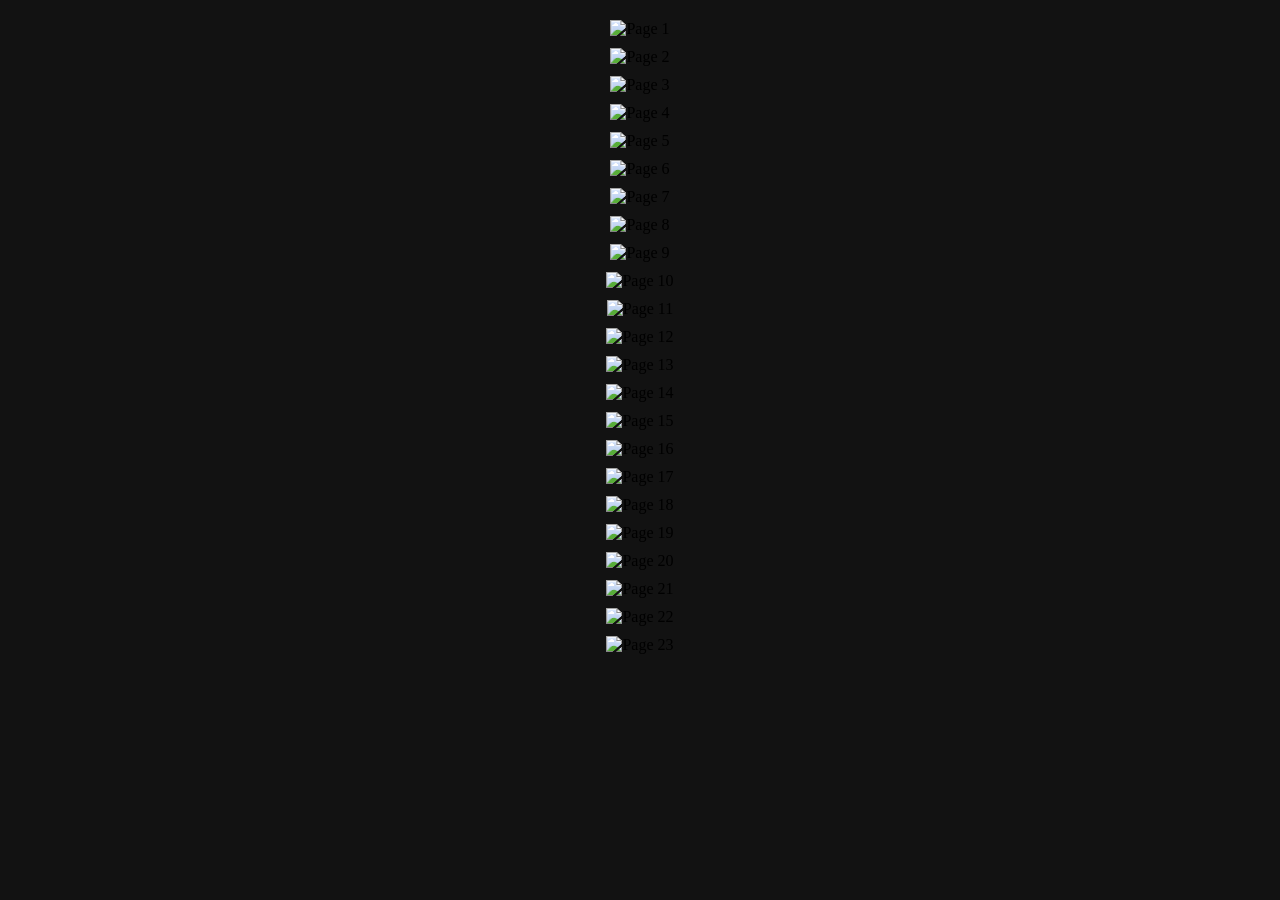
==== ezbook.html @ ab4430a9 "Create ezbook.html" ====
<!DOCTYPE html>
<html lang="en">
<head>
    <meta charset="UTF-8">
    <meta name="viewport" content="width=device-width, initial-scale=1.0">
    <title>Comic</title>
    <style>
        body {
            background-color: #121212;
            margin: 0;
            padding: 20px 0;
            display: flex;
            flex-direction: column;
            align-items: center;
            /* Prevents text and general selection */
            user-select: none;
            -webkit-user-select: none;
        }

        .comic-page {
            max-width: 100%;
            height: auto;
            margin-bottom: 10px;
            /* Prevents dragging the image to the desktop */
            -webkit-user-drag: none;
            /* Disables pointer events like right-click on the image element itself */
            pointer-events: none; 
        }

        .page-container {
            width: 100%;
            max-width: 800px;
            display: flex;
            justify-content: center;
        }

        /* Completely blanks the page if a print dialog is forced open */
        @media print {
            html, body {
                display: none !important;
            }
        }
    </style>
</head>
<body>

    <div id="comic-container"></div>

    <script>
        const totalPages = 23;
        const container = document.getElementById('comic-container');

        for (let i = 1; i <= totalPages; i++) {
            const wrapper = document.createElement('div');
            wrapper.className = 'page-container';

            const img = document.createElement('img');
            // Adjust this if your files are .png or named differently
            img.src = `book/${i}.jpg`; 
            img.className = 'comic-page';
            img.alt = `Page ${i}`;

            wrapper.appendChild(img);
            container.appendChild(wrapper);
        }

        // Disables the right-click context menu entirely
        document.addEventListener('contextmenu', event => {
            event.preventDefault();
        });

        // Intercepts and blocks common keyboard shortcuts for Print, Save, and Copy
        document.addEventListener('keydown', event => {
            const isMac = navigator.platform.toUpperCase().indexOf('MAC') >= 0;
            const modifier = isMac ? event.metaKey : event.ctrlKey;

            if (modifier && (event.key === 'p' || event.key === 's' || event.key === 'c')) {
                event.preventDefault();
            }
        });
    </script>

</body>
</html>
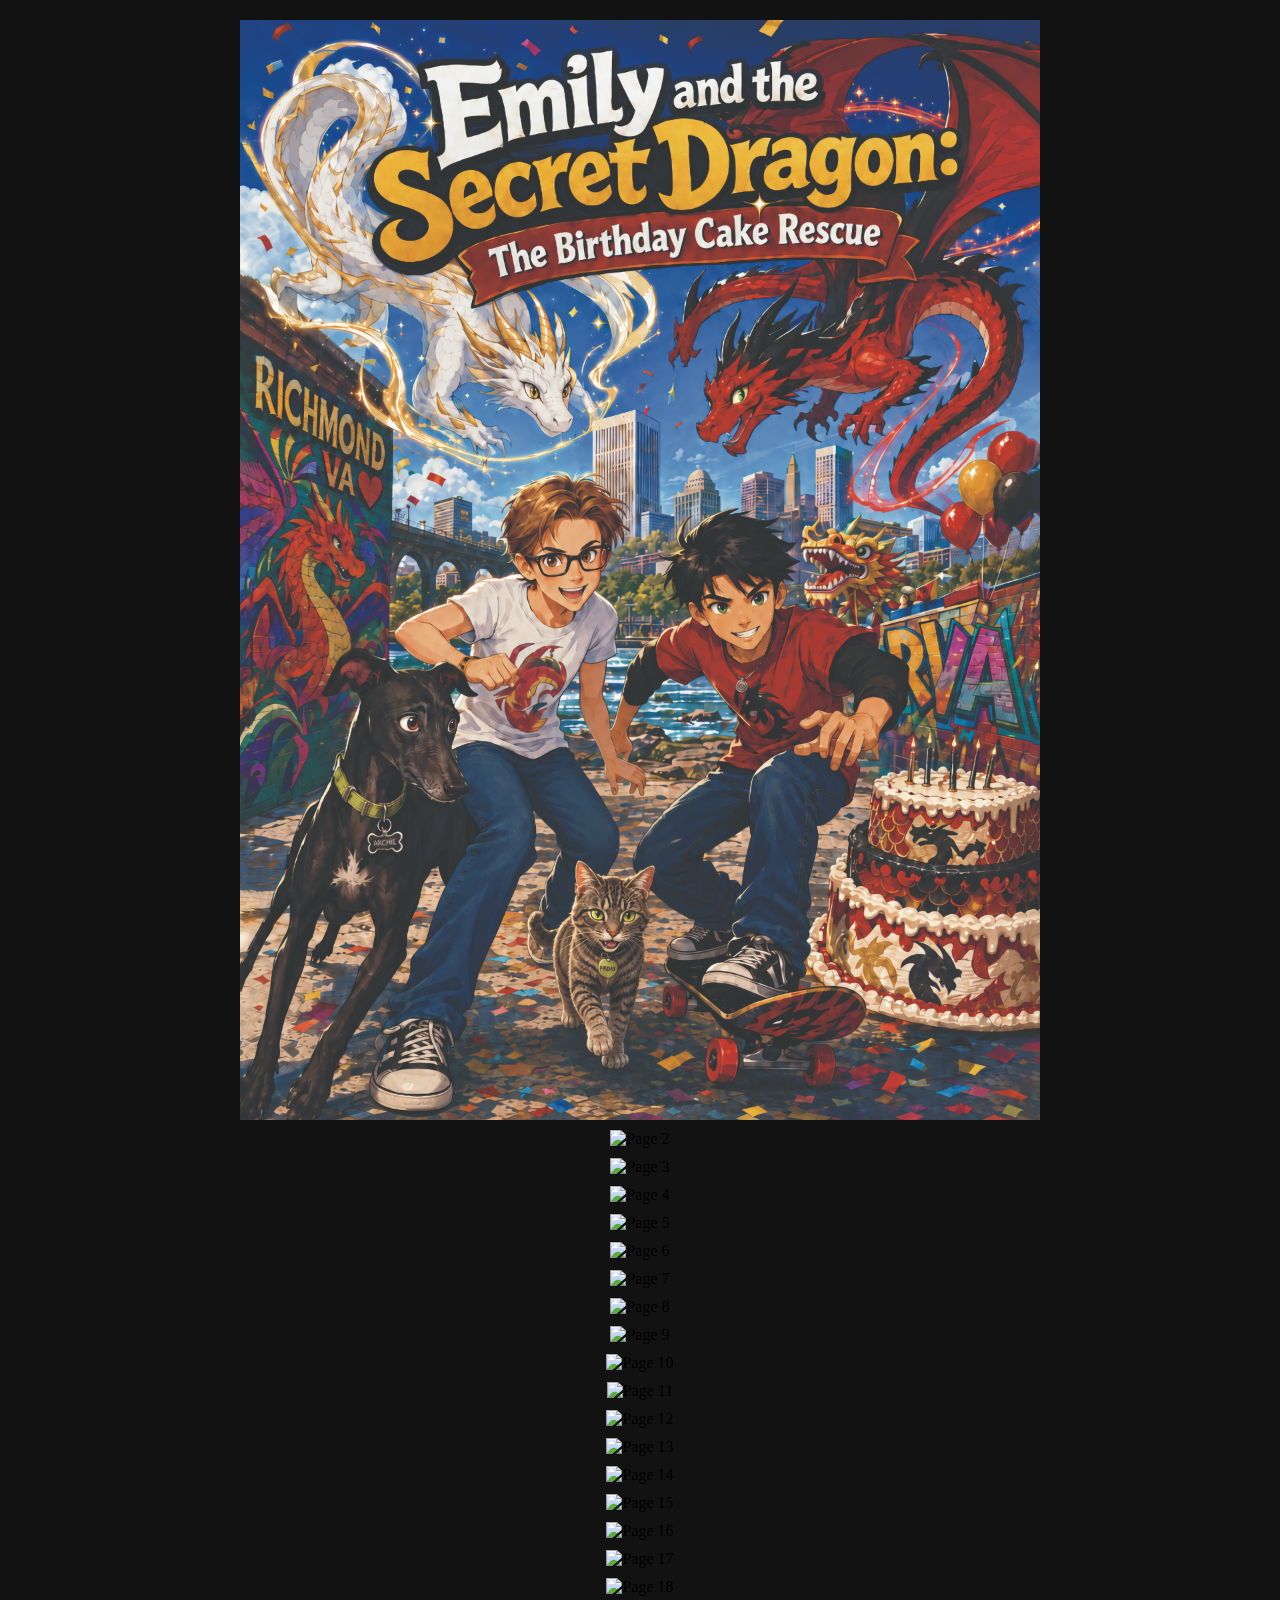
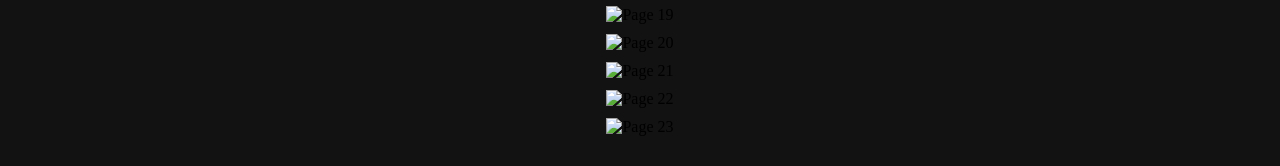
==== commit b6111c7e: "better anti-print" ====
--- a/ezbook.html
+++ b/ezbook.html
@@ -23,6 +23,7 @@
             margin-bottom: 10px;
             /* Prevents dragging the image to the desktop */
             -webkit-user-drag: none;
+            user-drag: none;
             /* Disables pointer events like right-click on the image element itself */
             pointer-events: none; 
         }
@@ -69,15 +70,20 @@
             event.preventDefault();
         });
 
-        // Intercepts and blocks common keyboard shortcuts for Print, Save, and Copy
+        document.addEventListener('dragstart', event => {
+            event.preventDefault();
+        });
+
+        // Intercepts and blocks common keyboard shortcuts for Print, Save, Copy, and View Source
         document.addEventListener('keydown', event => {
-            const isMac = navigator.platform.toUpperCase().indexOf('MAC') >= 0;
+            const isMac = /Mac|iPhone|iPad|iPod/.test(navigator.platform);
             const modifier = isMac ? event.metaKey : event.ctrlKey;
 
-            if (modifier && (event.key === 'p' || event.key === 's' || event.key === 'c')) {
+            if (modifier && ['p', 's', 'c', 'u'].includes(event.key.toLowerCase())) {
                 event.preventDefault();
             }
         });
+        
     </script>
 
 </body>
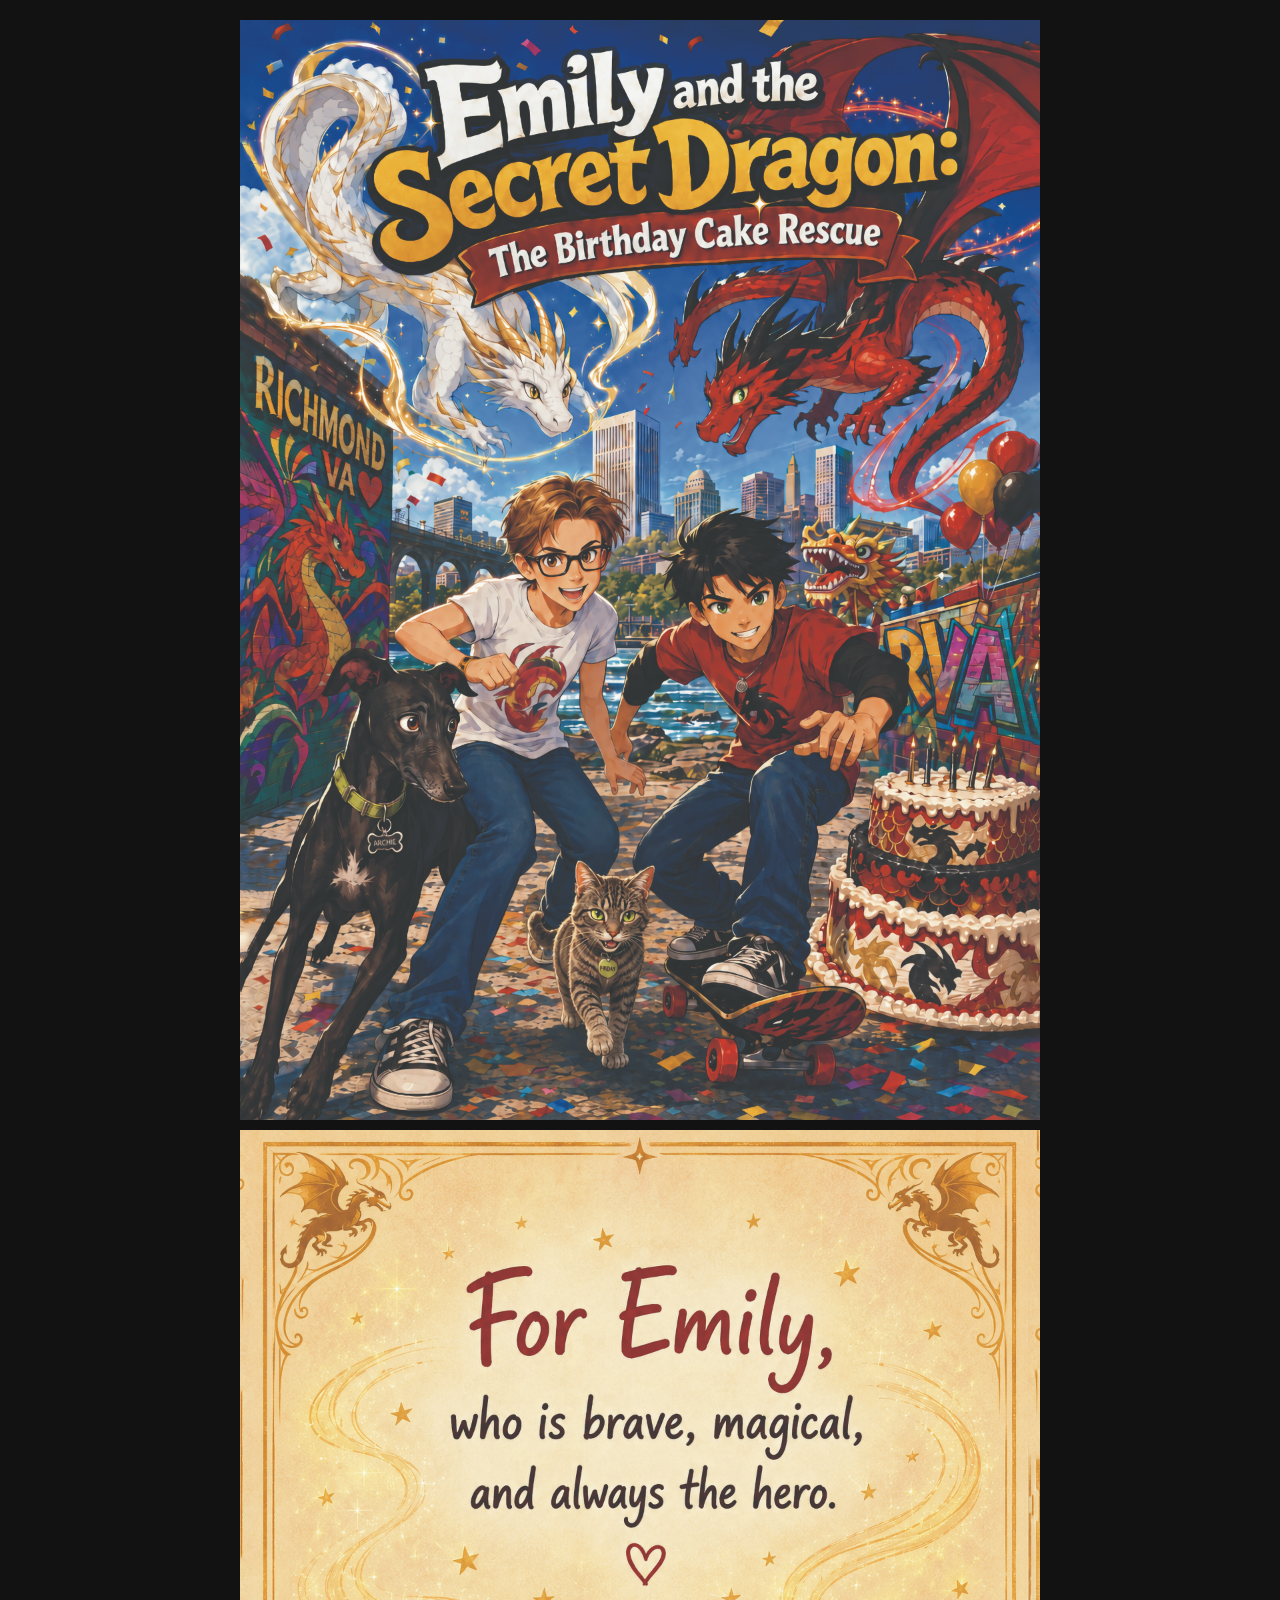
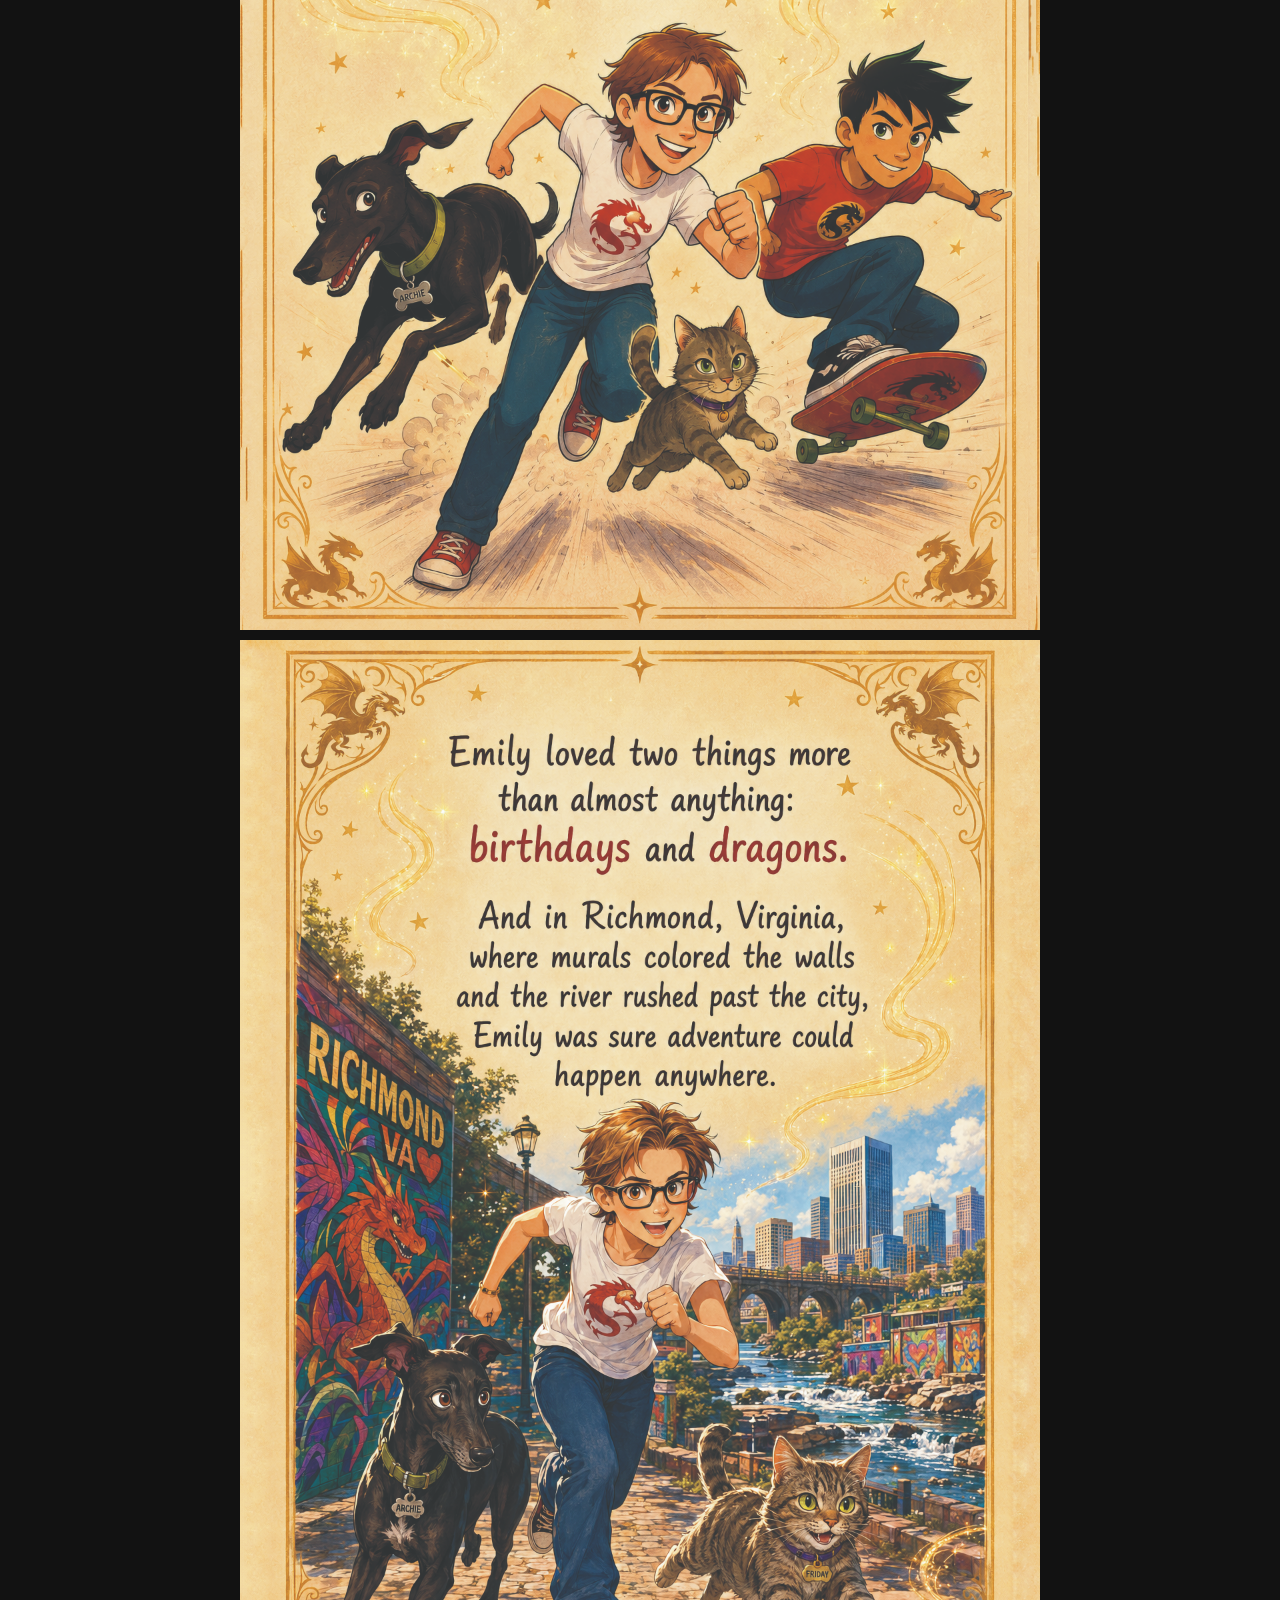
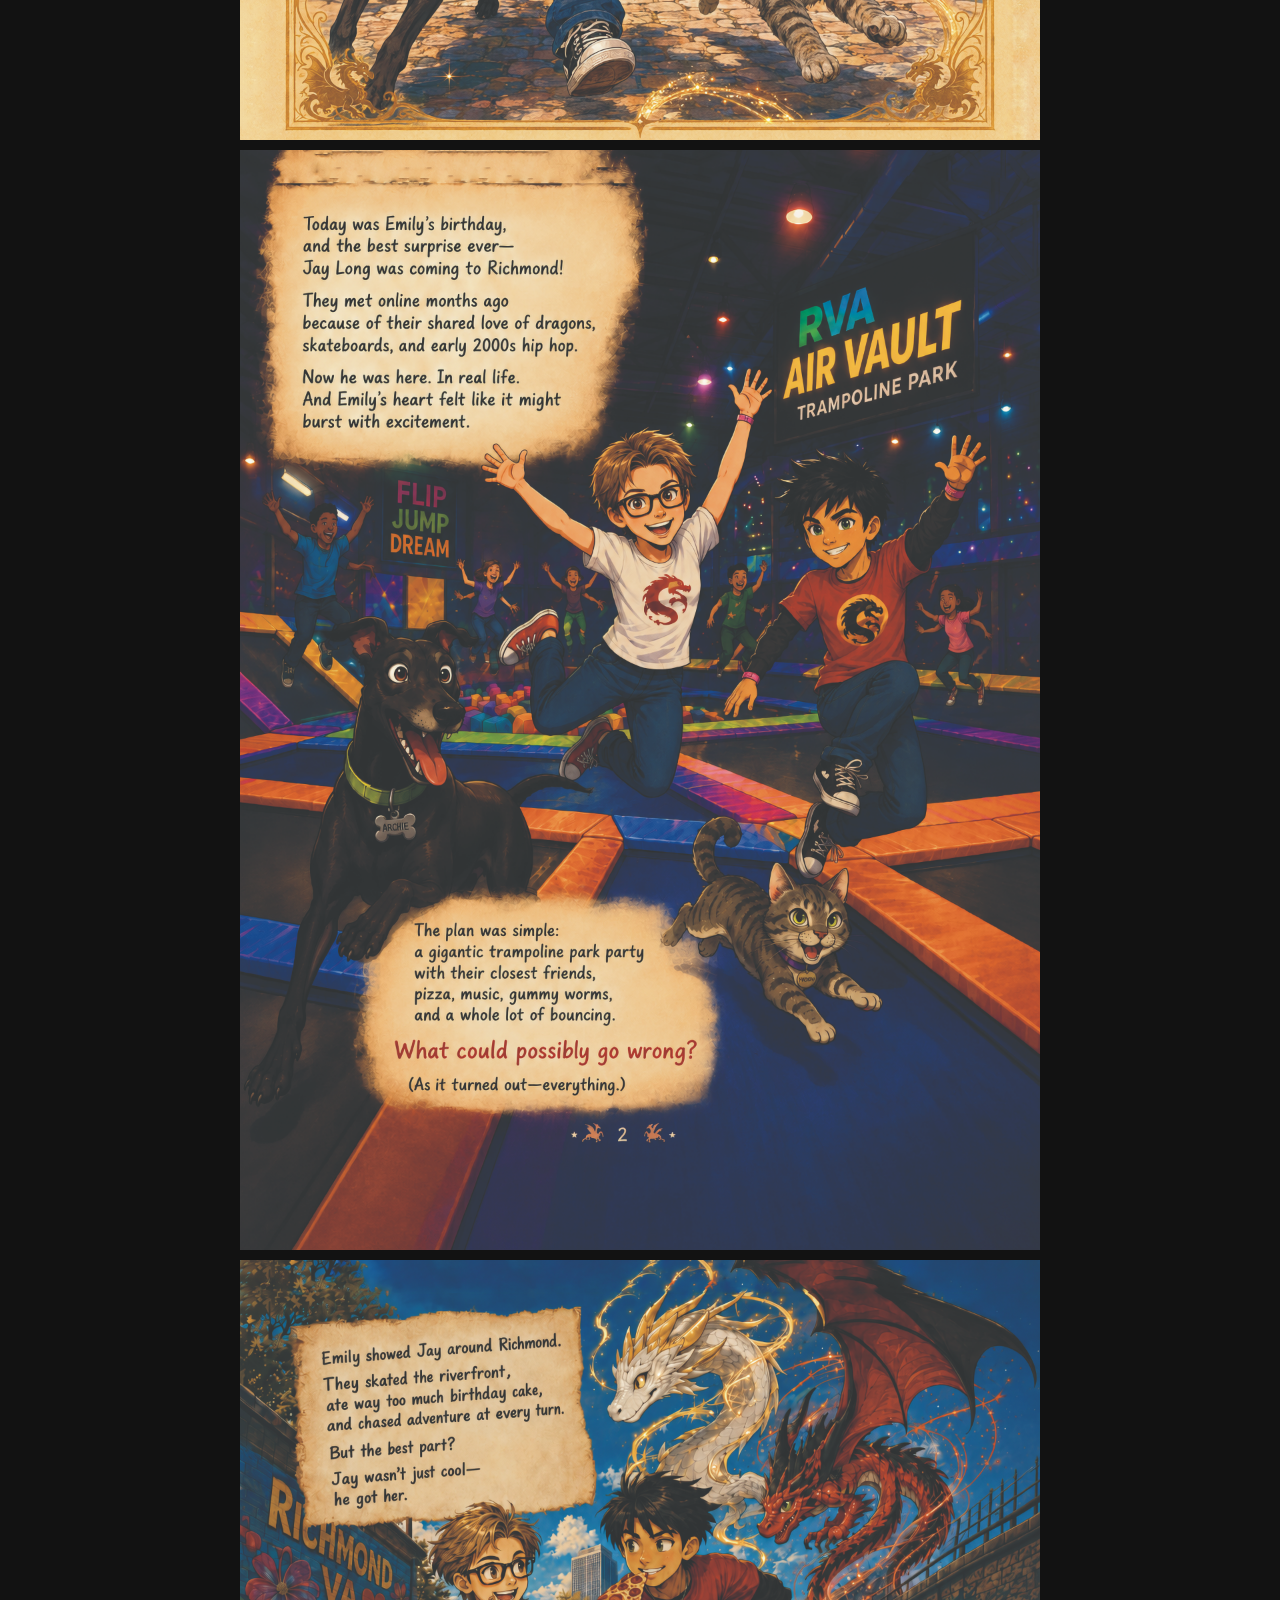
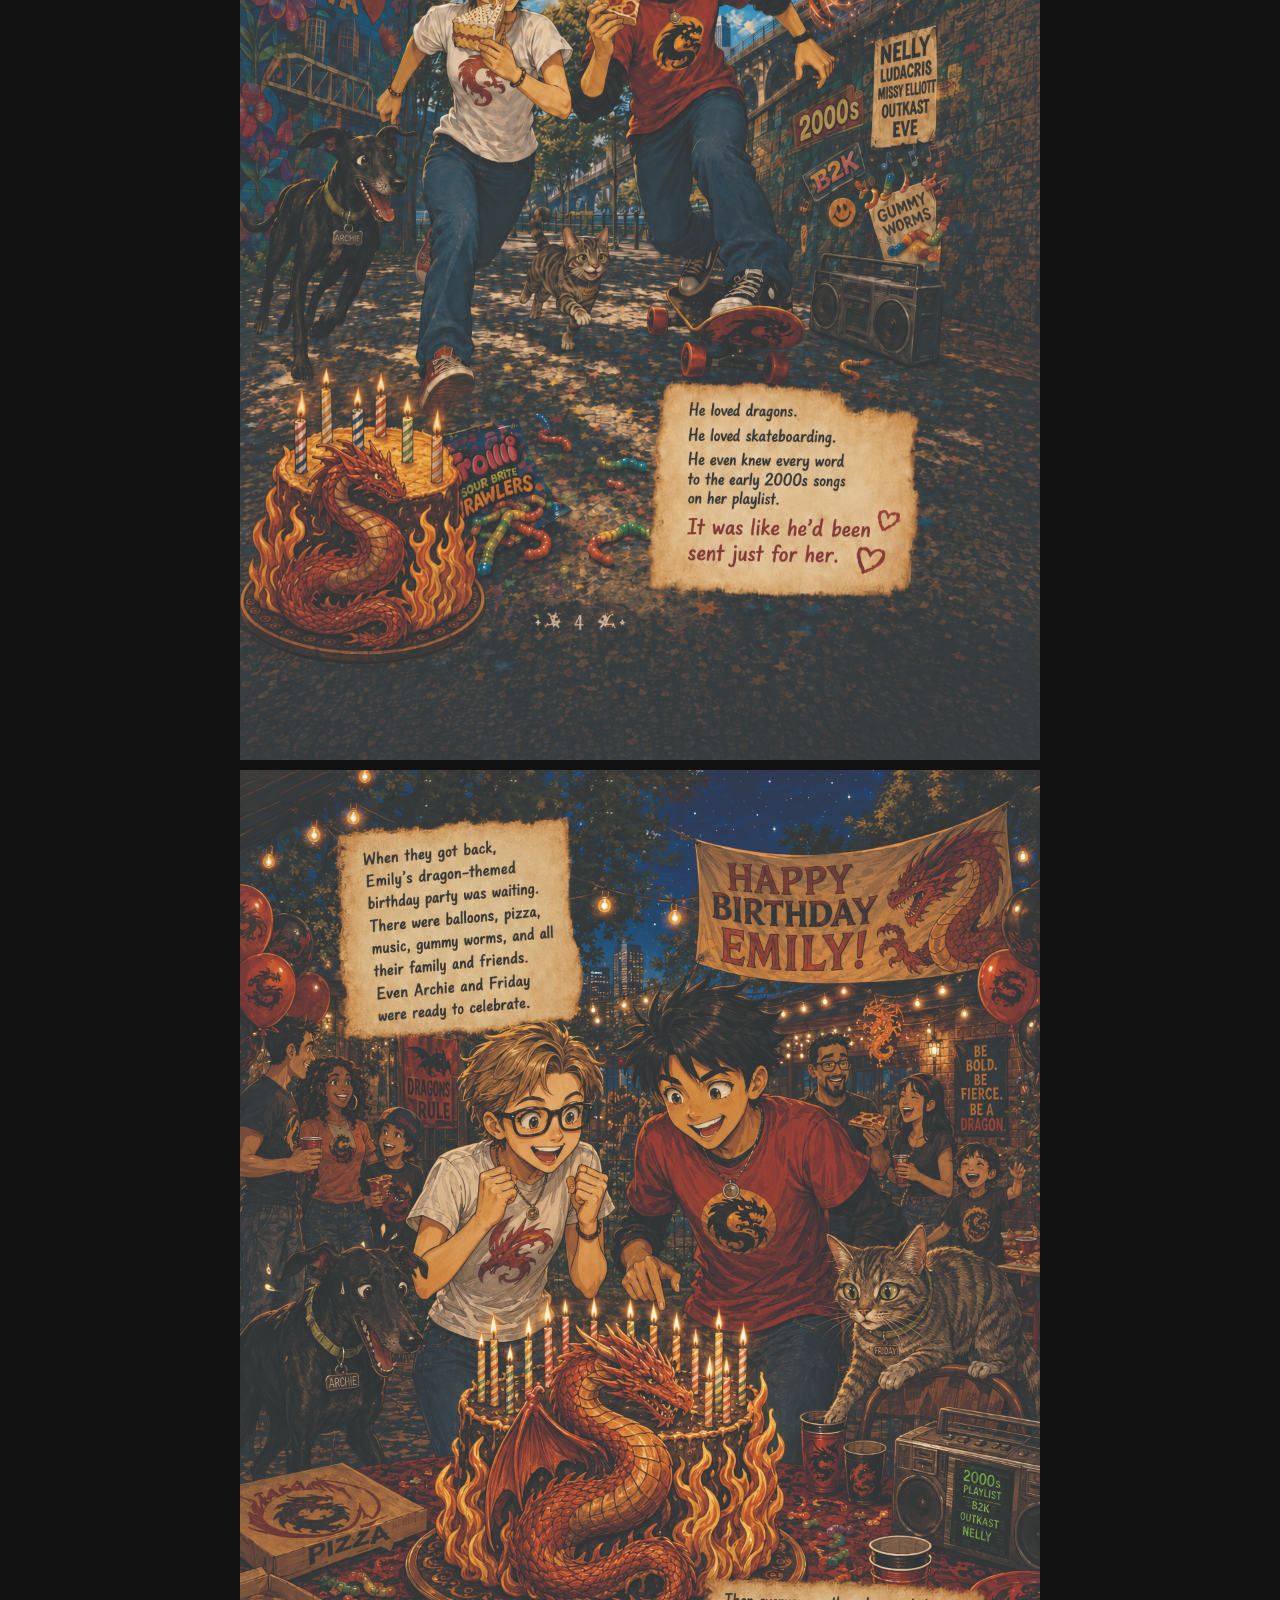
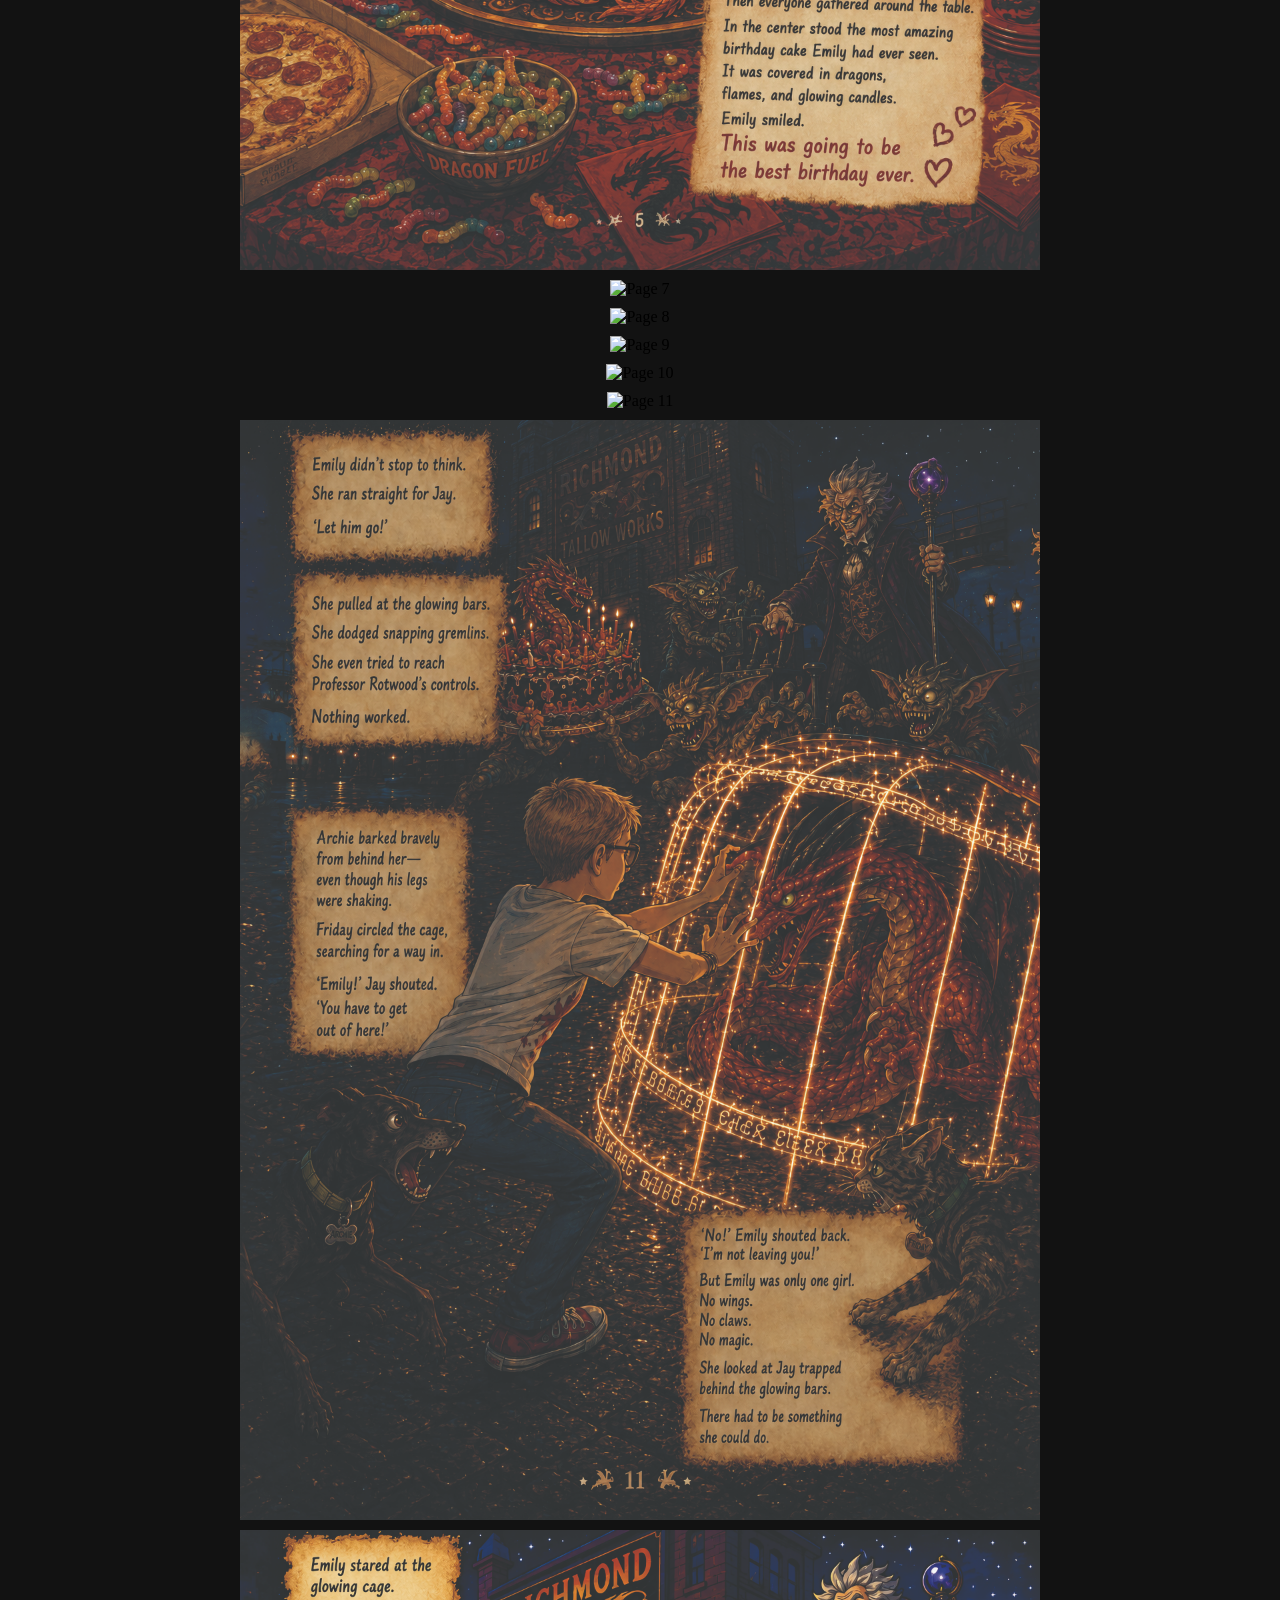
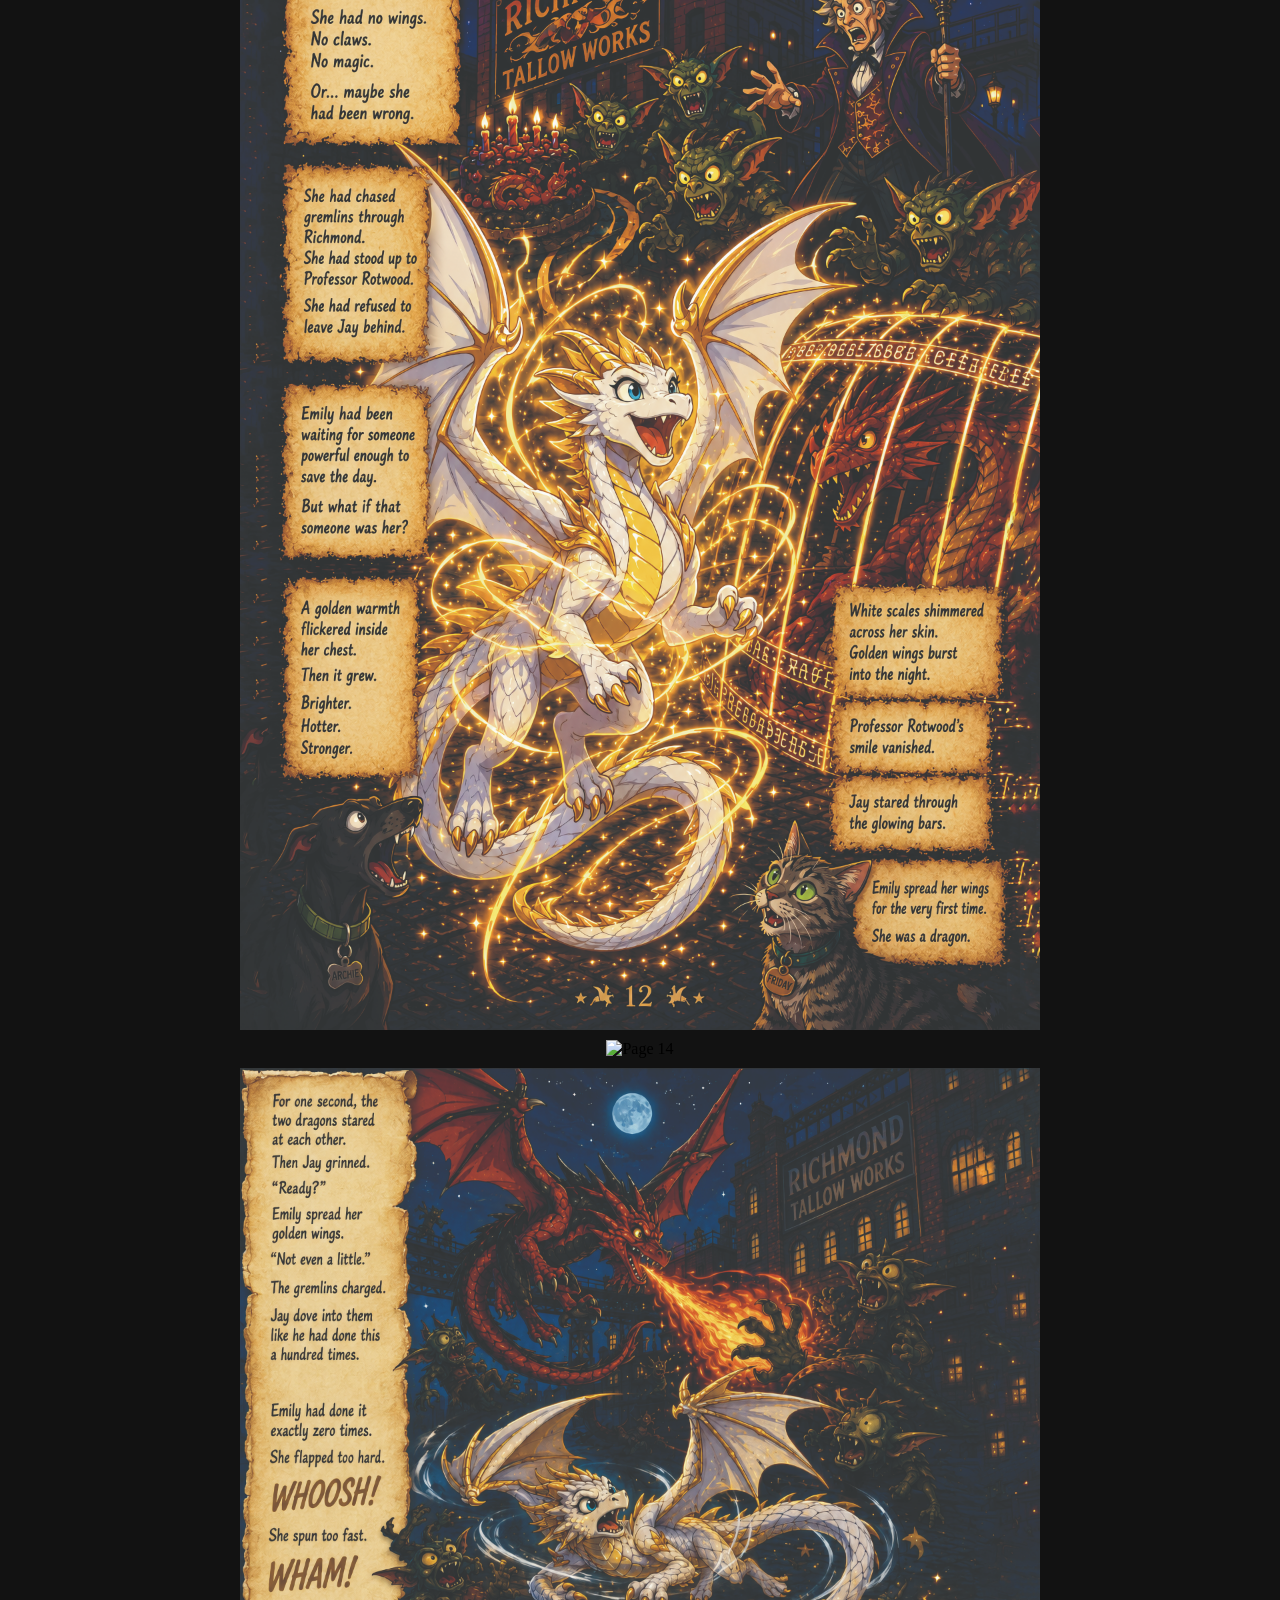
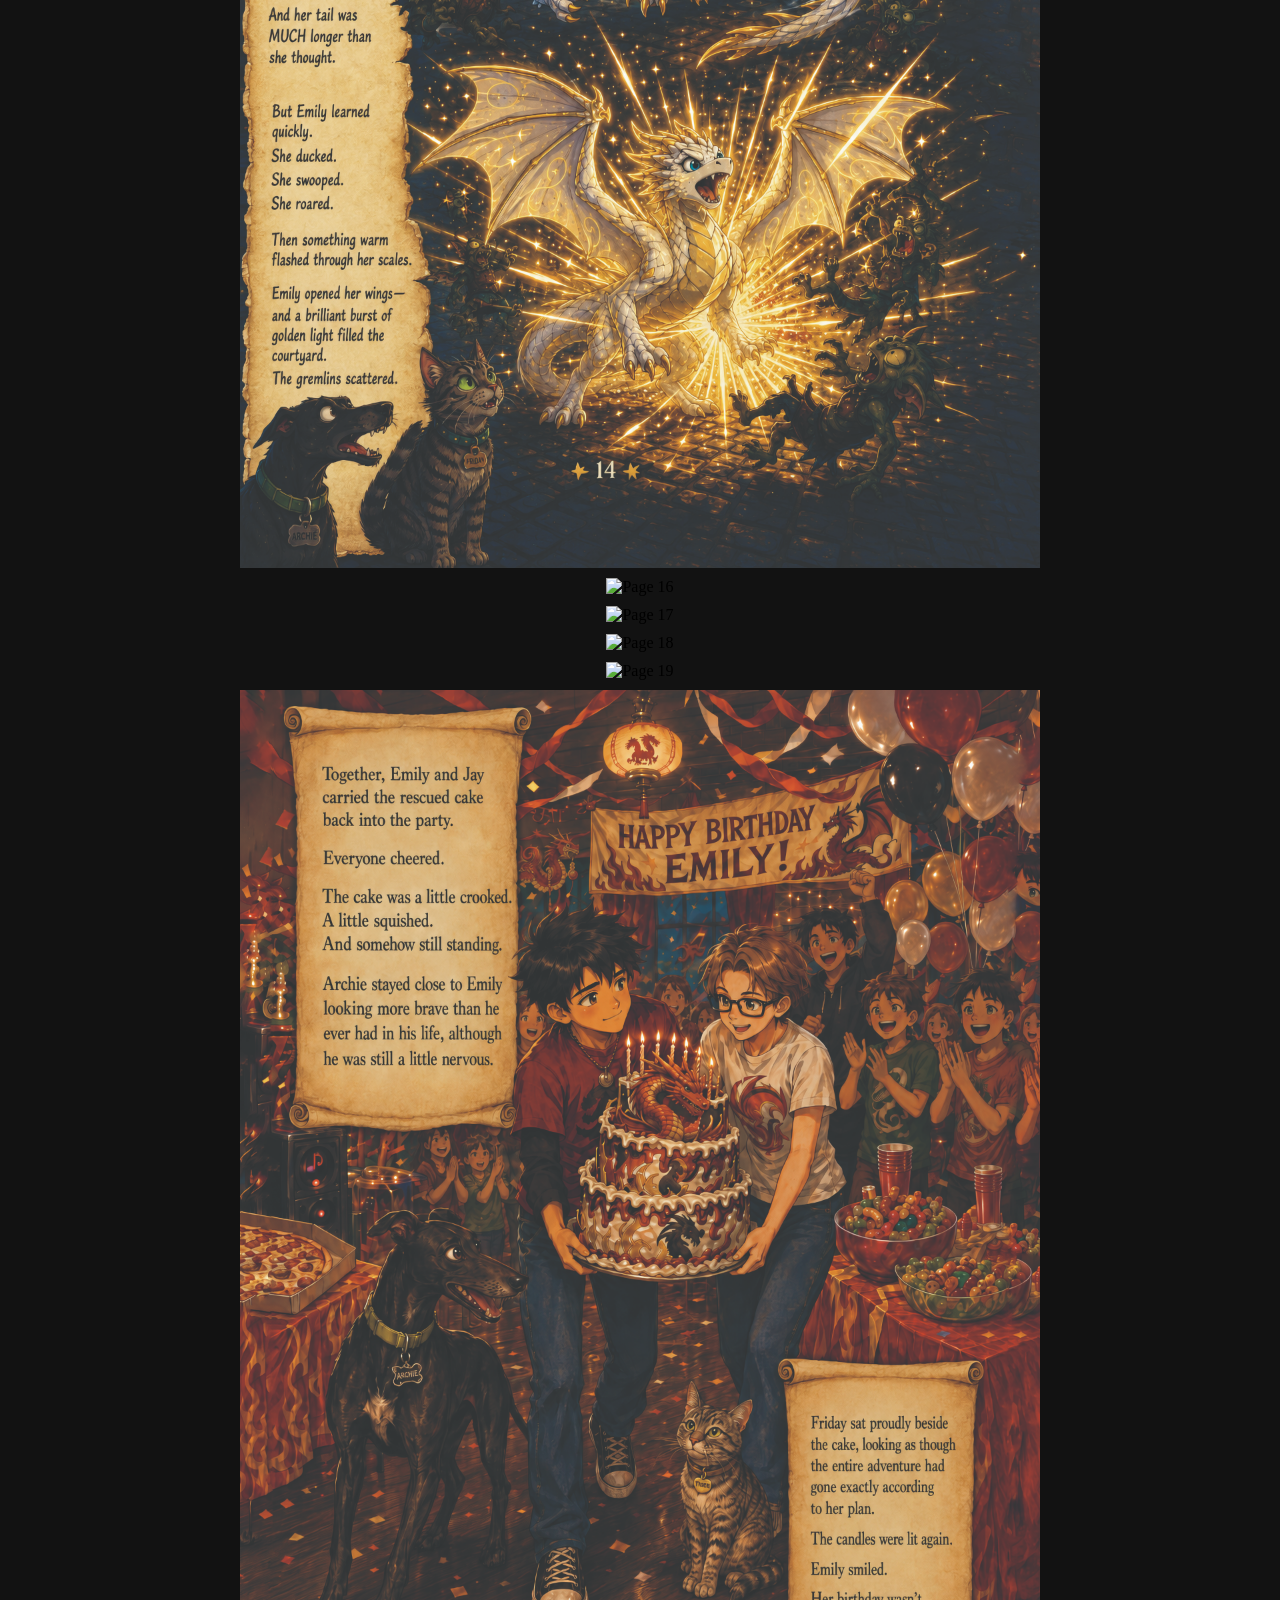
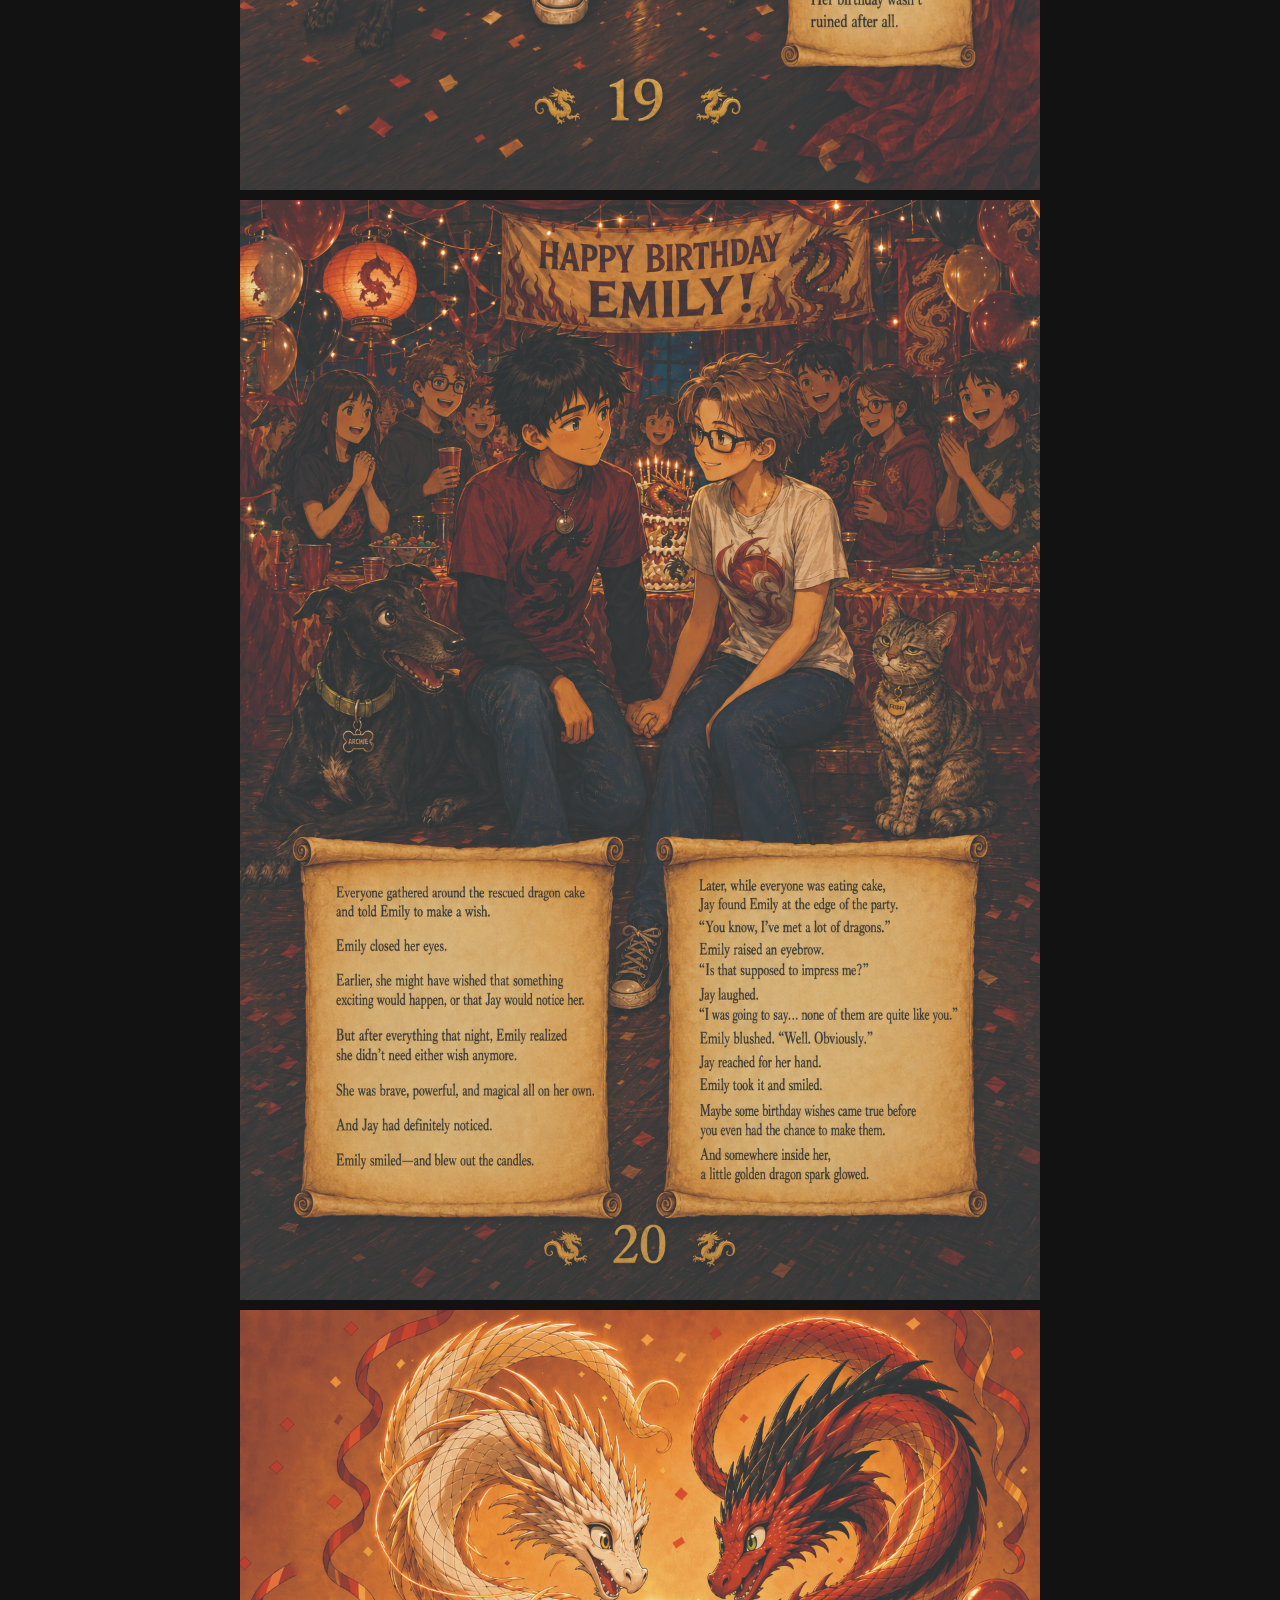
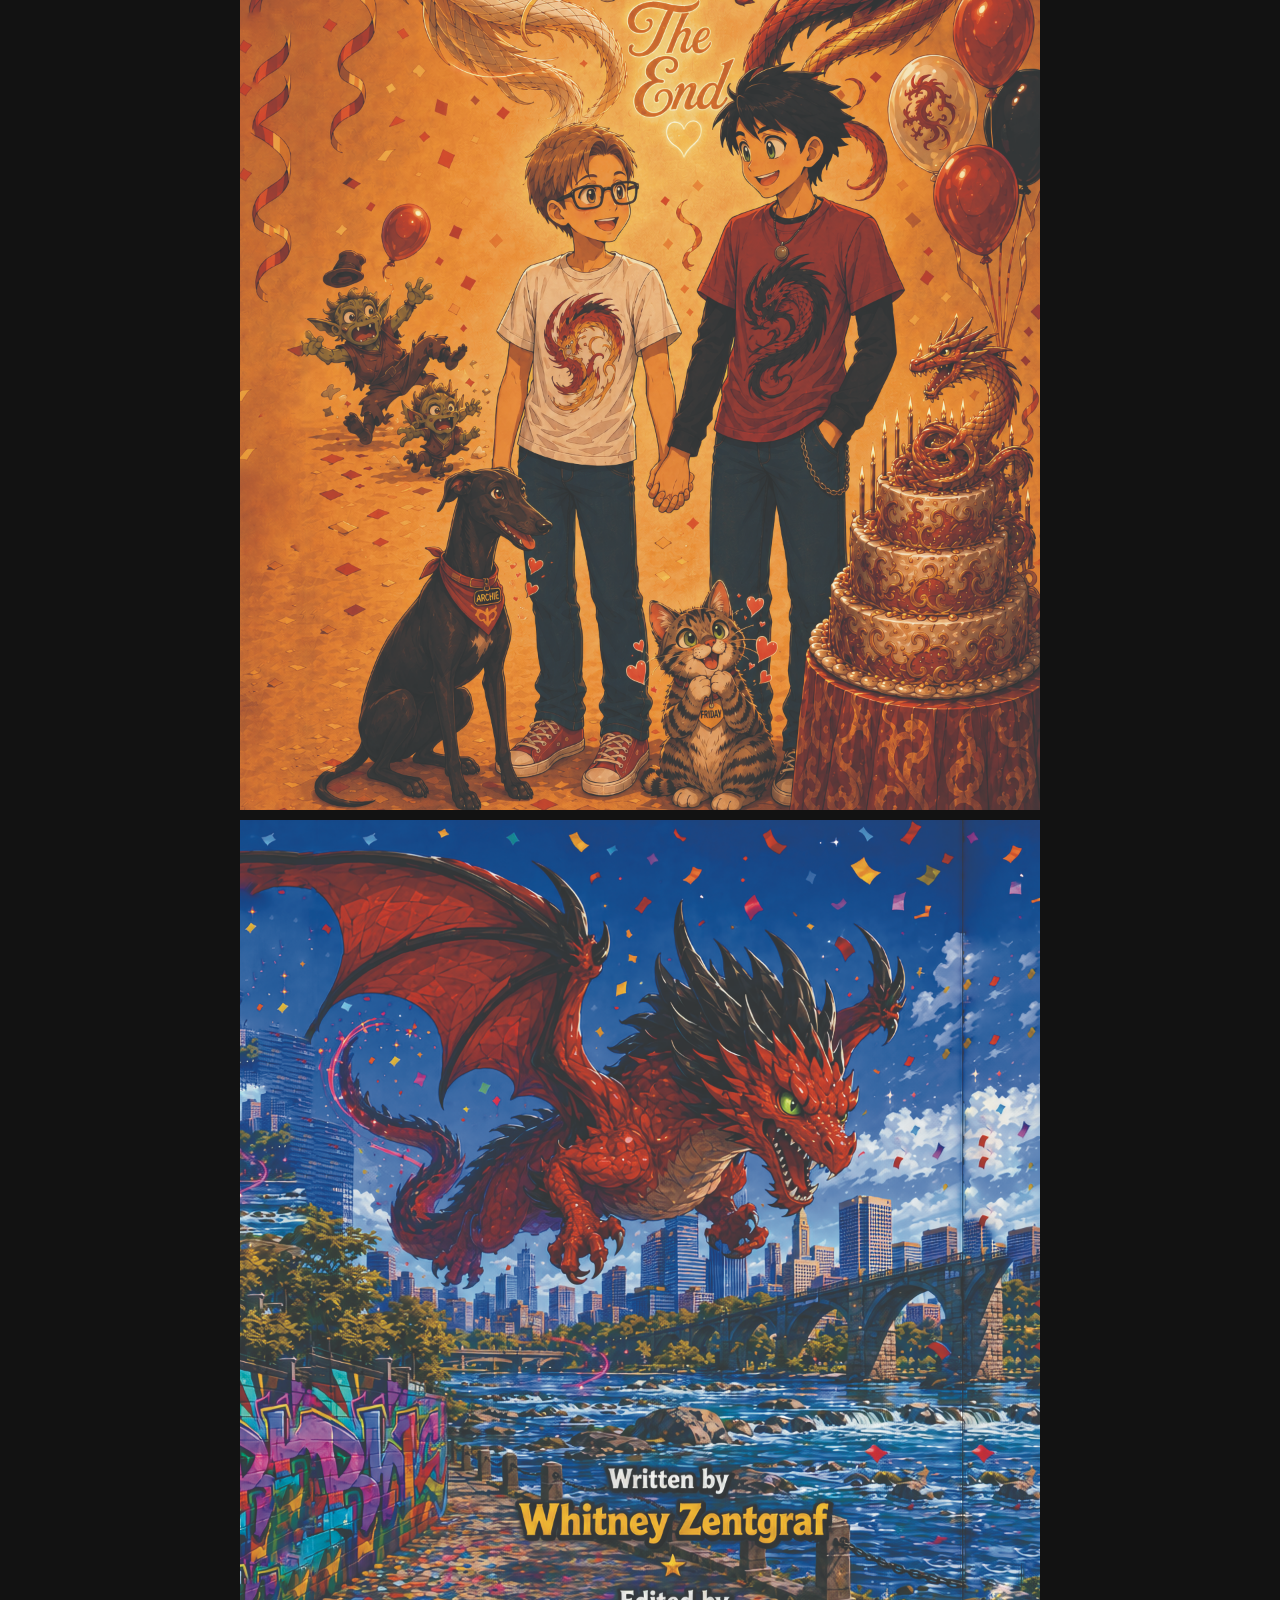
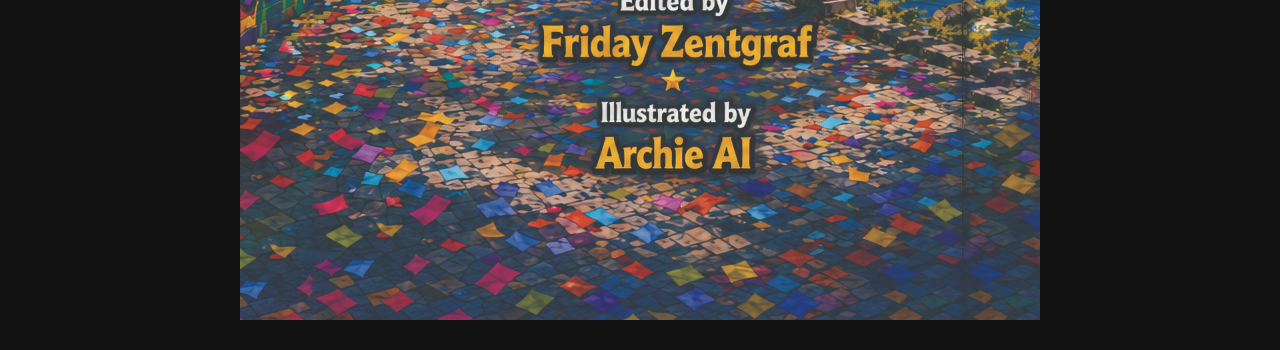
==== commit d66b7cf4: "Update ezbook.html" ====
--- a/ezbook.html
+++ b/ezbook.html
@@ -3,7 +3,7 @@
 <head>
     <meta charset="UTF-8">
     <meta name="viewport" content="width=device-width, initial-scale=1.0">
-    <title>Comic</title>
+    <title>Happy Birthday Emily!</title>
     <style>
         body {
             background-color: #121212;
